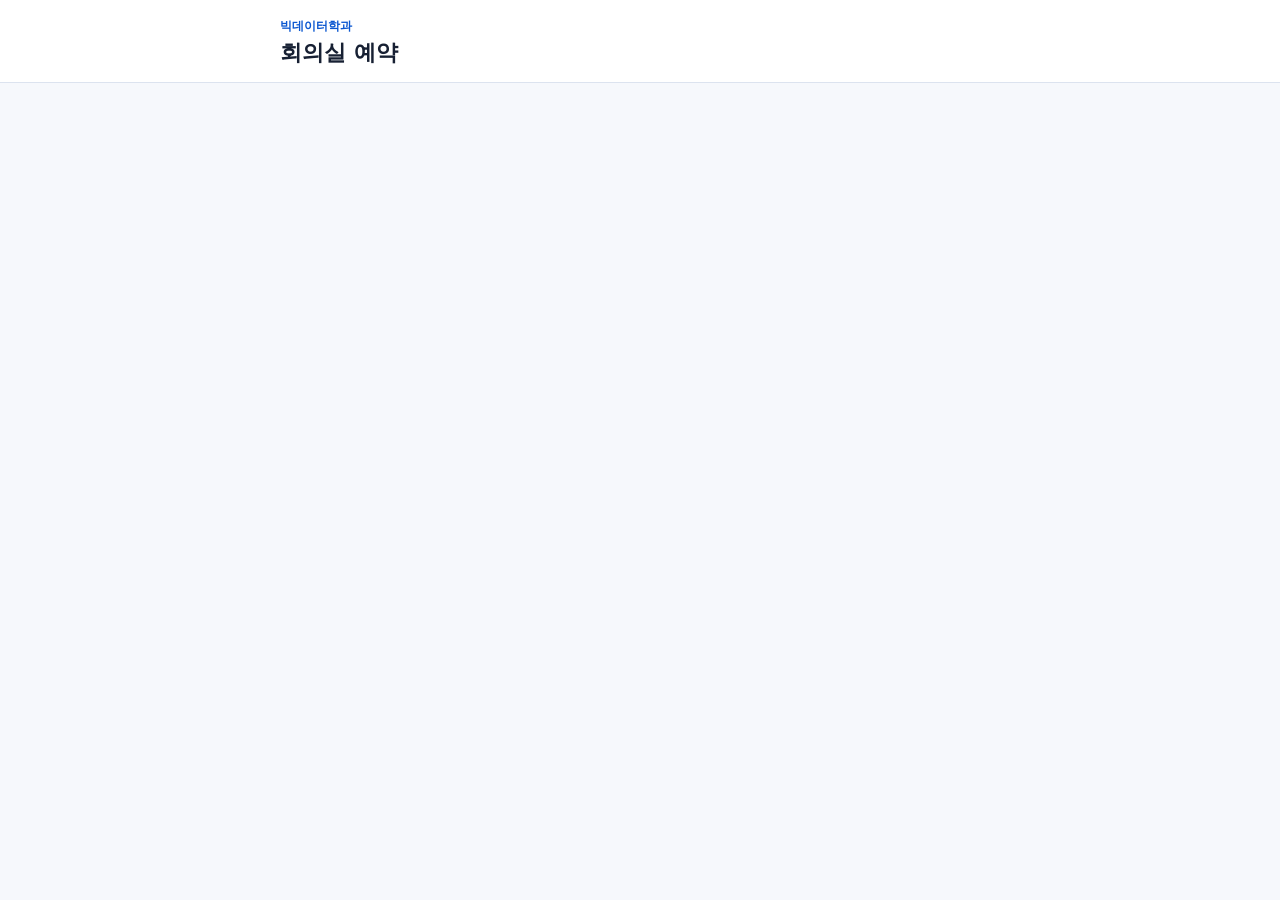
==== index.html @ 7491aed7 "Build GitHub Pages meeting room reservation app" ====
<!doctype html>
<html lang="ko"><head><meta charset="utf-8"><meta name="viewport" content="width=device-width,initial-scale=1,viewport-fit=cover"><meta name="theme-color" content="#0b57d0"><title>회의실 예약</title><link rel="stylesheet" href="css/style.css"></head><body><div id="app"></div><script type="module" src="js/app.js"></script></body></html>
---- css/style.css ----
:root{font-family:system-ui,-apple-system,"Noto Sans KR",sans-serif;color:#172033;background:#f6f8fc;--blue:#0b57d0;--line:#dce3ef;--muted:#6b7280}*{box-sizing:border-box}body{margin:0;background:#f6f8fc}button,input,select,textarea{font:inherit}button{cursor:pointer}.top{background:#fff;border-bottom:1px solid var(--line);position:sticky;top:0;z-index:2}.topin,.main,.navin{max-width:720px;margin:auto}.topin{padding:18px 20px 14px}.eyebrow{font-size:12px;color:var(--blue);font-weight:700}.brand{font-size:22px;font-weight:800;margin-top:3px}.main{padding:18px 16px 100px}.card{background:#fff;border:1px solid var(--line);border-radius:18px;padding:18px;margin-bottom:14px;box-shadow:0 3px 14px #1a4a7a0a}.hero{background:linear-gradient(135deg,#0b57d0,#4e8df7);color:#fff;border:0}.hero h1{margin:0 0 7px;font-size:24px}.hero p{margin:0;opacity:.9}.datebar{display:flex;gap:8px;overflow:auto;margin-bottom:14px}.datebtn,.roombtn{border:1px solid var(--line);background:#fff;border-radius:12px;padding:10px 12px;white-space:nowrap}.datebtn.active,.roombtn.active{background:#e8f0fe;border-color:#8ab4f8;color:var(--blue);font-weight:700}.roomgrid{display:grid;grid-template-columns:repeat(2,1fr);gap:10px}.roomcard{border:1px solid var(--line);border-radius:14px;padding:14px;background:#fff}.roomcard.primary{border:2px solid var(--blue)}.roomtitle{font-size:18px;font-weight:800}.tag{display:inline-block;font-size:12px;background:#eef3fb;color:#52657e;border-radius:999px;padding:4px 8px;margin-top:7px}.schedule{margin-top:12px}.slot{display:flex;gap:10px;border-top:1px solid #edf0f5;padding:11px 0}.slot:first-child{border-top:0}.time{width:92px;color:#596579;font-size:13px}.free{color:#188038;font-weight:700}.busy{color:#b3261e}.field{margin:12px 0}.field label{display:block;font-size:13px;font-weight:700;margin-bottom:6px}.field input,.field select,.field textarea{width:100%;border:1px solid #cbd5e1;border-radius:10px;padding:11px 12px;background:#fff}.field textarea{min-height:70px;resize:vertical}.twocol{display:grid;grid-template-columns:1fr 1fr;gap:10px}.primarybtn{width:100%;border:0;background:var(--blue);color:white;border-radius:12px;padding:13px;font-weight:800}.secondary{border:1px solid var(--line);background:#fff;border-radius:10px;padding:10px 12px}.notice{padding:12px;border-radius:10px;background:#fff8e1;color:#6b4e00;font-size:13px}.nav{position:fixed;bottom:0;left:0;right:0;background:#fff;border-top:1px solid var(--line);padding-bottom:env(safe-area-inset-bottom);z-index:3}.navin{display:grid;grid-template-columns:repeat(3,1fr)}.nav button{border:0;background:transparent;padding:12px 4px;color:#758195}.nav button.active{color:var(--blue);font-weight:800}.empty{color:var(--muted);padding:15px 0;text-align:center}.result{background:#edf7ed;border:1px solid #b7dfb9;border-radius:12px;padding:14px}.danger{color:#b3261e}.small{font-size:13px;color:var(--muted)}@media(min-width:700px){.main{padding-top:26px}.topin{padding-left:0;padding-right:0}}
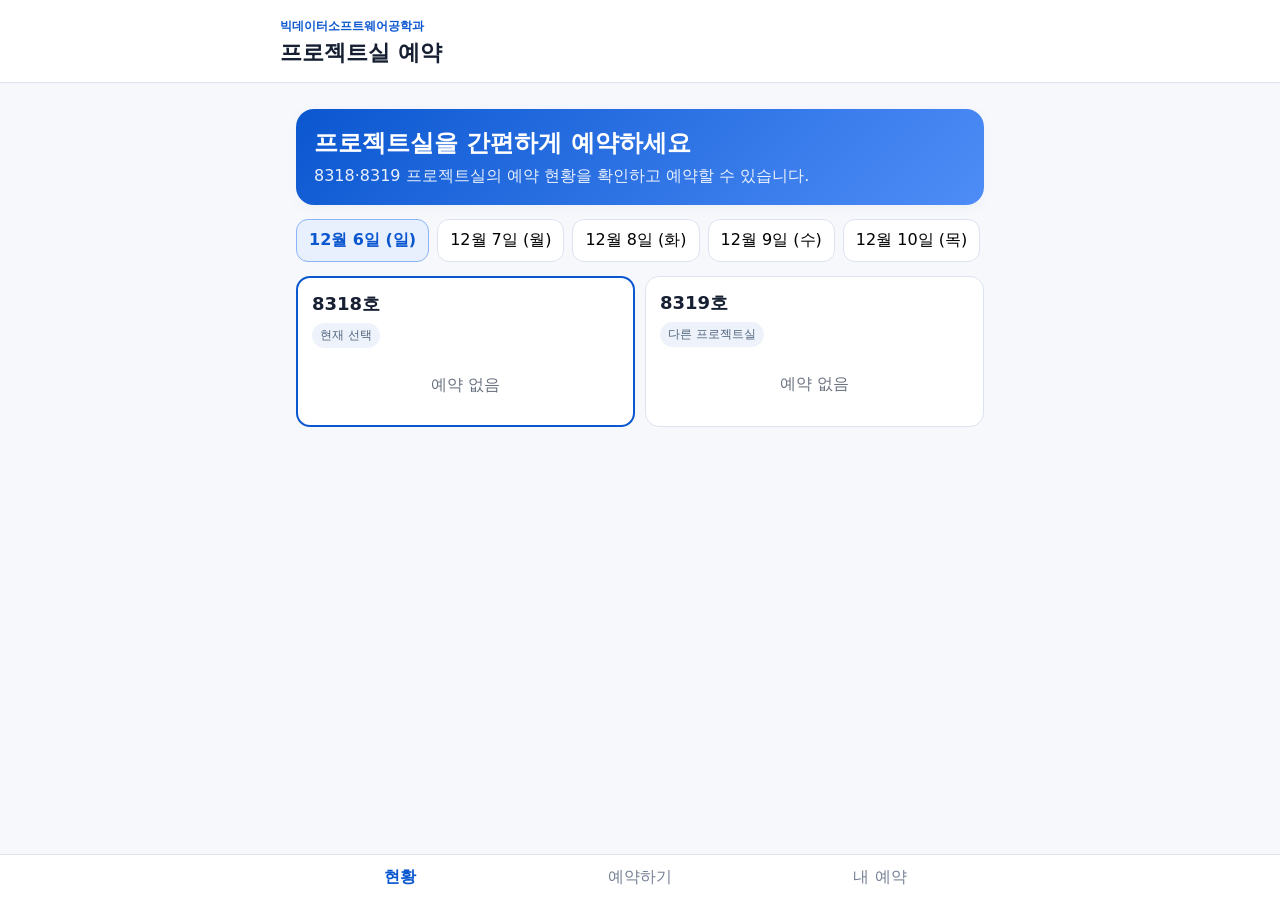
==== commit 738ff403: "Rename meeting rooms to project rooms" ====
--- a/index.html
+++ b/index.html
@@ -1,2 +1,2 @@
 <!doctype html>
-<html lang="ko"><head><meta charset="utf-8"><meta name="viewport" content="width=device-width,initial-scale=1,viewport-fit=cover"><meta name="theme-color" content="#0b57d0"><title>회의실 예약</title><link rel="stylesheet" href="css/style.css"></head><body><div id="app"></div><script type="module" src="js/app.js"></script></body></html>
+<html lang="ko"><head><meta charset="utf-8"><meta name="viewport" content="width=device-width,initial-scale=1,viewport-fit=cover"><meta name="theme-color" content="#0b57d0"><title>프로젝트실 예약</title><link rel="stylesheet" href="css/style.css"></head><body><div id="app"></div><script type="module" src="js/app.js"></script></body></html>
--- a/css/style.css
+++ b/css/style.css
@@ -1 +1,4 @@
 :root{font-family:system-ui,-apple-system,"Noto Sans KR",sans-serif;color:#172033;background:#f6f8fc;--blue:#0b57d0;--line:#dce3ef;--muted:#6b7280}*{box-sizing:border-box}body{margin:0;background:#f6f8fc}button,input,select,textarea{font:inherit}button{cursor:pointer}.top{background:#fff;border-bottom:1px solid var(--line);position:sticky;top:0;z-index:2}.topin,.main,.navin{max-width:720px;margin:auto}.topin{padding:18px 20px 14px}.eyebrow{font-size:12px;color:var(--blue);font-weight:700}.brand{font-size:22px;font-weight:800;margin-top:3px}.main{padding:18px 16px 100px}.card{background:#fff;border:1px solid var(--line);border-radius:18px;padding:18px;margin-bottom:14px;box-shadow:0 3px 14px #1a4a7a0a}.hero{background:linear-gradient(135deg,#0b57d0,#4e8df7);color:#fff;border:0}.hero h1{margin:0 0 7px;font-size:24px}.hero p{margin:0;opacity:.9}.datebar{display:flex;gap:8px;overflow:auto;margin-bottom:14px}.datebtn,.roombtn{border:1px solid var(--line);background:#fff;border-radius:12px;padding:10px 12px;white-space:nowrap}.datebtn.active,.roombtn.active{background:#e8f0fe;border-color:#8ab4f8;color:var(--blue);font-weight:700}.roomgrid{display:grid;grid-template-columns:repeat(2,1fr);gap:10px}.roomcard{border:1px solid var(--line);border-radius:14px;padding:14px;background:#fff}.roomcard.primary{border:2px solid var(--blue)}.roomtitle{font-size:18px;font-weight:800}.tag{display:inline-block;font-size:12px;background:#eef3fb;color:#52657e;border-radius:999px;padding:4px 8px;margin-top:7px}.schedule{margin-top:12px}.slot{display:flex;gap:10px;border-top:1px solid #edf0f5;padding:11px 0}.slot:first-child{border-top:0}.time{width:92px;color:#596579;font-size:13px}.free{color:#188038;font-weight:700}.busy{color:#b3261e}.field{margin:12px 0}.field label{display:block;font-size:13px;font-weight:700;margin-bottom:6px}.field input,.field select,.field textarea{width:100%;border:1px solid #cbd5e1;border-radius:10px;padding:11px 12px;background:#fff}.field textarea{min-height:70px;resize:vertical}.twocol{display:grid;grid-template-columns:1fr 1fr;gap:10px}.primarybtn{width:100%;border:0;background:var(--blue);color:white;border-radius:12px;padding:13px;font-weight:800}.secondary{border:1px solid var(--line);background:#fff;border-radius:10px;padding:10px 12px}.notice{padding:12px;border-radius:10px;background:#fff8e1;color:#6b4e00;font-size:13px}.nav{position:fixed;bottom:0;left:0;right:0;background:#fff;border-top:1px solid var(--line);padding-bottom:env(safe-area-inset-bottom);z-index:3}.navin{display:grid;grid-template-columns:repeat(3,1fr)}.nav button{border:0;background:transparent;padding:12px 4px;color:#758195}.nav button.active{color:var(--blue);font-weight:800}.empty{color:var(--muted);padding:15px 0;text-align:center}.result{background:#edf7ed;border:1px solid #b7dfb9;border-radius:12px;padding:14px}.danger{color:#b3261e}.small{font-size:13px;color:var(--muted)}@media(min-width:700px){.main{padding-top:26px}.topin{padding-left:0;padding-right:0}}
+:root{--room-card-cursor:pointer}
+.roomcard{cursor:var(--room-card-cursor);transition:transform .15s,box-shadow .15s}
+.roomcard:hover,.roomcard:focus-visible{transform:translateY(-2px);box-shadow:0 6px 18px #1a4a7a18;outline:none}
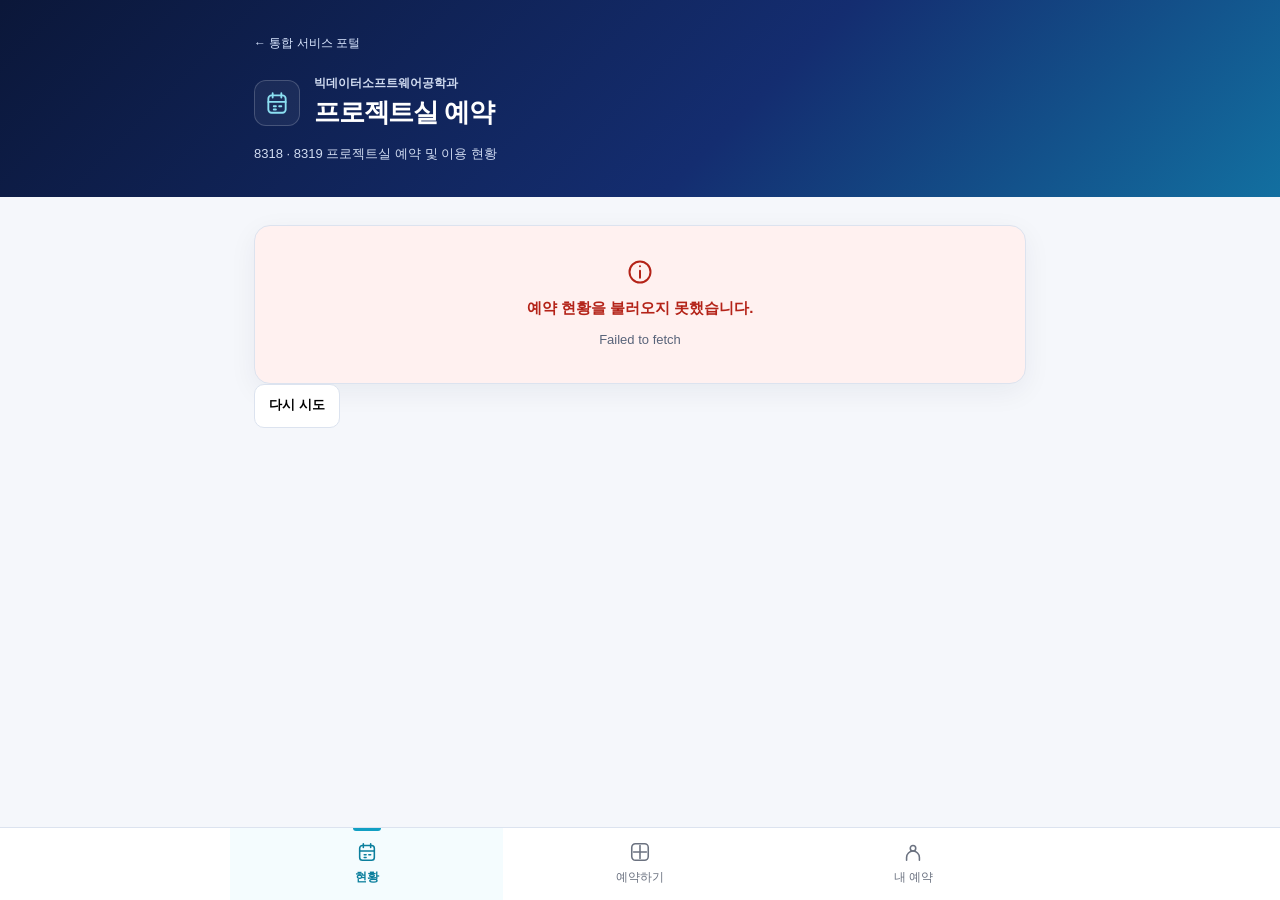
==== commit 26d5daad: "Unify Room design with department portal and Apply" ====
--- a/index.html
+++ b/index.html
@@ -1,2 +1,2 @@
 <!doctype html>
-<html lang="ko"><head><meta charset="utf-8"><meta name="viewport" content="width=device-width,initial-scale=1,viewport-fit=cover"><meta name="theme-color" content="#0b57d0"><title>프로젝트실 예약</title><link rel="stylesheet" href="css/style.css"></head><body><div id="app"></div><script type="module" src="js/app.js"></script></body></html>
+<html lang="ko"><head><meta charset="utf-8"><meta name="viewport" content="width=device-width,initial-scale=1,viewport-fit=cover"><meta name="theme-color" content="#0b1739"><title>프로젝트실 예약</title><link rel="stylesheet" href="css/style.css?v=20261003"></head><body><div id="app"></div><script type="module" src="js/app.js?v=20261003"></script></body></html>
--- a/css/style.css
+++ b/css/style.css
@@ -1,4 +1,150 @@
-:root{font-family:system-ui,-apple-system,"Noto Sans KR",sans-serif;color:#172033;background:#f6f8fc;--blue:#0b57d0;--line:#dce3ef;--muted:#6b7280}*{box-sizing:border-box}body{margin:0;background:#f6f8fc}button,input,select,textarea{font:inherit}button{cursor:pointer}.top{background:#fff;border-bottom:1px solid var(--line);position:sticky;top:0;z-index:2}.topin,.main,.navin{max-width:720px;margin:auto}.topin{padding:18px 20px 14px}.eyebrow{font-size:12px;color:var(--blue);font-weight:700}.brand{font-size:22px;font-weight:800;margin-top:3px}.main{padding:18px 16px 100px}.card{background:#fff;border:1px solid var(--line);border-radius:18px;padding:18px;margin-bottom:14px;box-shadow:0 3px 14px #1a4a7a0a}.hero{background:linear-gradient(135deg,#0b57d0,#4e8df7);color:#fff;border:0}.hero h1{margin:0 0 7px;font-size:24px}.hero p{margin:0;opacity:.9}.datebar{display:flex;gap:8px;overflow:auto;margin-bottom:14px}.datebtn,.roombtn{border:1px solid var(--line);background:#fff;border-radius:12px;padding:10px 12px;white-space:nowrap}.datebtn.active,.roombtn.active{background:#e8f0fe;border-color:#8ab4f8;color:var(--blue);font-weight:700}.roomgrid{display:grid;grid-template-columns:repeat(2,1fr);gap:10px}.roomcard{border:1px solid var(--line);border-radius:14px;padding:14px;background:#fff}.roomcard.primary{border:2px solid var(--blue)}.roomtitle{font-size:18px;font-weight:800}.tag{display:inline-block;font-size:12px;background:#eef3fb;color:#52657e;border-radius:999px;padding:4px 8px;margin-top:7px}.schedule{margin-top:12px}.slot{display:flex;gap:10px;border-top:1px solid #edf0f5;padding:11px 0}.slot:first-child{border-top:0}.time{width:92px;color:#596579;font-size:13px}.free{color:#188038;font-weight:700}.busy{color:#b3261e}.field{margin:12px 0}.field label{display:block;font-size:13px;font-weight:700;margin-bottom:6px}.field input,.field select,.field textarea{width:100%;border:1px solid #cbd5e1;border-radius:10px;padding:11px 12px;background:#fff}.field textarea{min-height:70px;resize:vertical}.twocol{display:grid;grid-template-columns:1fr 1fr;gap:10px}.primarybtn{width:100%;border:0;background:var(--blue);color:white;border-radius:12px;padding:13px;font-weight:800}.secondary{border:1px solid var(--line);background:#fff;border-radius:10px;padding:10px 12px}.notice{padding:12px;border-radius:10px;background:#fff8e1;color:#6b4e00;font-size:13px}.nav{position:fixed;bottom:0;left:0;right:0;background:#fff;border-top:1px solid var(--line);padding-bottom:env(safe-area-inset-bottom);z-index:3}.navin{display:grid;grid-template-columns:repeat(3,1fr)}.nav button{border:0;background:transparent;padding:12px 4px;color:#758195}.nav button.active{color:var(--blue);font-weight:800}.empty{color:var(--muted);padding:15px 0;text-align:center}.result{background:#edf7ed;border:1px solid #b7dfb9;border-radius:12px;padding:14px}.danger{color:#b3261e}.small{font-size:13px;color:var(--muted)}@media(min-width:700px){.main{padding-top:26px}.topin{padding-left:0;padding-right:0}}
-:root{--room-card-cursor:pointer}
-.roomcard{cursor:var(--room-card-cursor);transition:transform .15s,box-shadow .15s}
-.roomcard:hover,.roomcard:focus-visible{transform:translateY(-2px);box-shadow:0 6px 18px #1a4a7a18;outline:none}
+/* 1. Design Tokens */
+:root {
+  --color-primary: #142d70;
+  --color-primary-dark: #0b1739;
+  --color-room: #119fc3;
+  --color-room-dark: #0b7f9d;
+  --color-room-soft: #e9f8fb;
+  --color-accent: #1ba7d4;
+  --color-background: #f5f7fb;
+  --color-surface: #fff;
+  --color-border: #dce3ef;
+  --color-text: #111c35;
+  --color-text-secondary: #59647a;
+  --color-text-muted: #6b7280;
+  --color-success: #157347;
+  --color-success-soft: #edf8f2;
+  --color-danger: #b42318;
+  --color-danger-soft: #fff1f0;
+  --color-warning: #946200;
+  --color-warning-soft: #fff8e6;
+  --shadow: 0 8px 28px rgba(16,42,67,.06);
+  font-family: Pretendard, 'Noto Sans KR', -apple-system, BlinkMacSystemFont, 'Segoe UI', sans-serif;
+  color: var(--color-text);
+  background: var(--color-background);
+}
+/* 2. Reset */
+* { box-sizing: border-box; }
+body { margin: 0; font-size: 15px; line-height: 1.6; }
+button, input, select, textarea { font: inherit; }
+button, a { -webkit-tap-highlight-color: transparent; }
+button { cursor: pointer; }
+h1, h2, p { margin: 0; }
+h2 { font-size: 20px; line-height: 1.4; letter-spacing: -.04em; }
+svg { width: 22px; height: 22px; flex-shrink: 0; }
+/* 3. Layout */
+.topin, .main, .navin { max-width: 820px; margin: auto; }
+.main { padding: 22px 16px calc(108px + env(safe-area-inset-bottom)); }
+.card, .roomcard, .state-card { background: var(--color-surface); border: 1px solid var(--color-border); border-radius: 16px; box-shadow: var(--shadow); }
+.card { padding: 22px; margin-bottom: 18px; }
+.card > h2 { margin-bottom: 6px; }
+.section-heading { display: flex; justify-content: space-between; align-items: center; gap: 12px; margin: 24px 0 14px; }
+/* 4. Header */
+.top { background: linear-gradient(135deg,#0b1739 0%,#142d70 58%,#119fc3 130%); color: #fff; }
+.topin { padding: 18px 18px 28px; }
+.portal-link { display: inline-flex; align-items: center; min-height: 44px; color: #dae7ff; text-decoration: none; font-size: 12px; margin-bottom: 8px; }
+.portal-link:hover { color: #fff; }
+.brand-row { display: flex; gap: 14px; align-items: center; }
+.brand-icon { display: grid; place-items: center; width: 46px; height: 46px; border: 1px solid #ffffff30; border-radius: 12px; background: #ffffff0d; color: #8ce0f2; }
+.brand-icon svg { width: 26px; height: 26px; }
+.eyebrow { font-size: 12px; font-weight: 700; color: #d1dcf1; }
+.brand { font-size: 26px; font-weight: 800; letter-spacing: -.045em; line-height: 1.5; }
+.header-description { font-size: 13px; color: #d1dcf1; margin-top: 12px; }
+/* 5. Hero */
+.hero { background: #fff; border-left: 3px solid var(--color-room); padding: 20px; }
+.section-eyebrow { color: var(--color-room-dark); font-size: 11px; font-weight: 800; letter-spacing: .13em; margin-bottom: 7px; }
+.hero h2 { font-size: 21px; }
+.hero p { font-size: 14px; color: var(--color-text-secondary); margin-top: 8px; }
+.badges { display: flex; flex-wrap: wrap; gap: 7px; margin-top: 14px; }
+.badges span { font-size: 11px; font-weight: 700; background: var(--color-background); color: var(--color-text-secondary); border-radius: 6px; padding: 4px 8px; }
+/* 6. Date Selector */
+.datebar { display: flex; gap: 8px; overflow-x: auto; scrollbar-width: none; margin-bottom: 16px; padding: 3px 2px 6px; }
+.datebar::-webkit-scrollbar { display: none; }
+.datebtn, .roombtn { min-height: 48px; flex-shrink: 0; border: 1px solid var(--color-border); background: #fff; color: var(--color-text-secondary); border-radius: 11px; padding: 10px 14px; white-space: nowrap; font-size: 14px; }
+.datebtn.active, .roombtn.active { background: var(--color-room-soft); border-color: var(--color-room); color: var(--color-room-dark); font-weight: 800; box-shadow: inset 0 0 0 1px var(--color-room); }
+.datebtn small { display: block; font-size: 10px; }
+/* 7. Room Cards */
+.roomgrid { display: grid; grid-template-columns: minmax(0,1fr); gap: 14px; }
+.roomcard { width: 100%; text-align: left; padding: 20px; color: var(--color-text); min-width: 0; transition: border-color .15s, box-shadow .15s; }
+.roomcard.primary { border-color: var(--color-room); background: linear-gradient(#f4fcfe,#fff 100px); }
+.roomcard:hover { border-color: var(--color-room); box-shadow: 0 8px 28px #119fc319; }
+.roomtitle { display: flex; align-items: center; gap: 12px; font-size: 26px; font-weight: 800; line-height: 1.2; }
+.roomtitle svg { color: var(--color-room-dark); width: 26px; height: 26px; }
+.roomtitle small { display: block; font-size: 12px; font-weight: 600; color: var(--color-text-secondary); margin-top: 5px; }
+.tag { display: inline-block; font-size: 11px; font-weight: 700; background: var(--color-background); color: var(--color-text-secondary); border-radius: 6px; padding: 4px 8px; margin-top: 12px; }
+.primary .tag { background: var(--color-room-soft); color: var(--color-room-dark); }
+/* 8. Schedule */
+.schedule { margin-top: 16px; }
+.slot { display: grid; grid-template-columns: 108px minmax(0,1fr); align-items: start; gap: 12px; border-top: 1px solid var(--color-border); padding: 14px 0; }
+.time { font-size: 13px; color: var(--color-text-secondary); white-space: nowrap; font-variant-numeric: tabular-nums; }
+.reservation-name { font-size: 15px; font-weight: 750; overflow-wrap: anywhere; }
+.purpose { display: block; font-size: 12px; font-weight: 400; color: var(--color-text-secondary); margin-top: 3px; overflow-wrap: anywhere; }
+.free { color: var(--color-success); }
+.busy { color: var(--color-text-secondary); }
+/* 9. Forms */
+.field { margin: 18px 0; min-width: 0; }
+.field label { display: block; font-size: 13px; font-weight: 750; margin-bottom: 7px; }
+.field input, .field select, .field textarea { display: block; width: 100%; min-width: 0; min-height: 52px; border: 1px solid var(--color-border); border-radius: 10px; padding: 12px; background: #fff; color: var(--color-text); font-size: 16px; }
+.field textarea { min-height: 92px; resize: vertical; }
+.field input::placeholder, .field textarea::placeholder { color: var(--color-text-muted); }
+.field .datebar { margin: 0; }
+.roombtn { flex: 1; }
+.twocol { display: grid; grid-template-columns: minmax(0,1fr); gap: 0; }
+label.small { display: flex; align-items: center; gap: 9px; min-height: 44px; }
+input[type=checkbox] { width: 20px; height: 20px; accent-color: var(--color-primary); }
+form > p { margin-top: 16px; }
+/* 10. Buttons */
+.primarybtn { width: 100%; min-height: 52px; border: 0; background: var(--color-primary); color: #fff; border-radius: 10px; padding: 12px 16px; font-weight: 750; }
+.primarybtn:hover { background: var(--color-primary-dark); }
+button:disabled { opacity: .55; cursor: wait; }
+.secondary { min-height: 44px; border: 1px solid var(--color-border); background: #fff; border-radius: 10px; padding: 10px 14px; font-size: 13px; font-weight: 700; }
+.secondary.danger { color: var(--color-danger); border-color: #e8b9b5; }
+.secondary.danger:hover { background: var(--color-danger-soft); }
+/* 11. States */
+.state-card { text-align: center; padding: 32px 20px; display: grid; justify-items: center; gap: 10px; }
+.state-card svg { color: var(--color-room-dark); width: 28px; height: 28px; }
+.state-card p { font-size: 13px; color: var(--color-text-secondary); }
+.state-card.error { background: var(--color-danger-soft); color: var(--color-danger); }
+.state-card.error svg { color: var(--color-danger); }
+.empty { text-align: center; padding: 24px 0; color: var(--color-text-secondary); }
+.empty strong, .empty span { display: block; font-size: 13px; }
+.empty span { font-size: 12px; margin-top: 4px; }
+.spinner { width: 26px; height: 26px; border: 3px solid var(--color-border); border-top-color: var(--color-room-dark); border-radius: 50%; animation: spin .8s linear infinite; }
+@keyframes spin { to { transform: rotate(360deg); } }
+.result { background: var(--color-success-soft); border: 1px solid #b7dfc7; border-radius: 12px; padding: 18px; color: var(--color-success); }
+.result p { margin-top: 8px; overflow-wrap: anywhere; }
+.danger { color: var(--color-danger); }
+.small { font-size: 13px; color: var(--color-text-secondary); }
+#bookResult, #mineResult { margin-top: 18px; }
+#mineResult .card { box-shadow: none; padding: 18px; }
+#mineResult p { margin: 10px 0; overflow-wrap: anywhere; }
+/* 12. Notices */
+.notice { display: flex; gap: 12px; background: #edf2fa; border-radius: 12px; padding: 16px; margin-top: 18px; color: var(--color-primary); }
+.notice strong { font-size: 13px; }
+.notice p { font-size: 12px; color: var(--color-text-secondary); margin-top: 4px; }
+/* 13. Bottom Navigation */
+.nav { position: fixed; bottom: 0; left: 0; right: 0; background: #fff; border-top: 1px solid var(--color-border); padding-bottom: env(safe-area-inset-bottom); z-index: 3; }
+.navin { display: grid; grid-template-columns: repeat(3,minmax(0,1fr)); }
+.nav button { position: relative; display: flex; flex-direction: column; align-items: center; justify-content: center; gap: 5px; min-height: 72px; border: 0; background: transparent; color: var(--color-text-muted); padding: 10px 4px; font-size: 12px; }
+.nav button.active { color: var(--color-room-dark); font-weight: 800; background: #f4fcfe; }
+.nav button.active::before { content: ''; position: absolute; top: 0; width: 28px; height: 3px; background: var(--color-room); border-radius: 0 0 3px 3px; }
+/* 14. Responsive */
+@media (min-width: 700px) {
+  .topin { padding: 22px 24px 32px; }
+  .main { padding: 28px 24px 110px; }
+  .roomgrid, .twocol { grid-template-columns: repeat(2,minmax(0,1fr)); }
+  .twocol { gap: 16px; }
+  .card { padding: 28px; }
+}
+@media (max-width: 359px) {
+  .main { padding-left: 16px; padding-right: 16px; }
+  .card, .roomcard { padding: 16px; }
+  .slot { grid-template-columns: 1fr; gap: 5px; }
+  .brand { font-size: 23px; }
+  .hero h2 { font-size: 19px; }
+}
+/* 15. Accessibility */
+:focus-visible { outline: 3px solid var(--color-room-dark); outline-offset: 3px; }
+.skip-link { position: absolute; top: -60px; left: 16px; background: #fff; color: var(--color-primary); padding: 10px 16px; z-index: 5; }
+.skip-link:focus { top: 8px; }
+@media (prefers-reduced-motion: reduce) { *, *::before, *::after { animation: none !important; transition: none !important; scroll-behavior: auto !important; } }
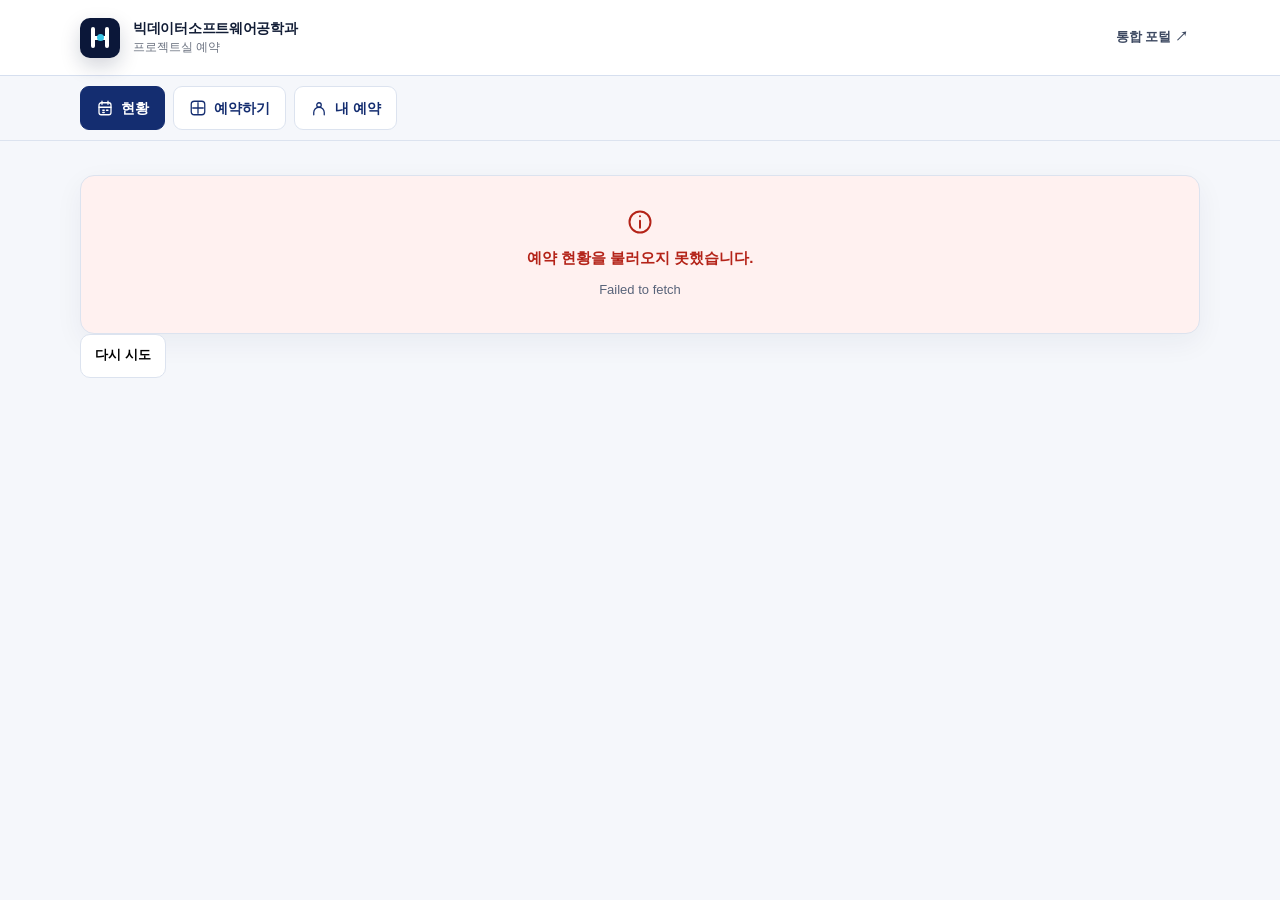
==== commit 4bf29c3a: "Load portal-aligned room design" ====
--- a/index.html
+++ b/index.html
@@ -1,2 +1,3 @@
 <!doctype html>
-<html lang="ko"><head><meta charset="utf-8"><meta name="viewport" content="width=device-width,initial-scale=1,viewport-fit=cover"><meta name="theme-color" content="#0b1739"><title>프로젝트실 예약</title><link rel="stylesheet" href="css/style.css?v=20261003"></head><body><div id="app"></div><script type="module" src="js/app.js?v=20261003"></script></body></html>
+<html lang="ko"><head><meta charset="utf-8"><meta name="viewport" content="width=device-width,initial-scale=1,viewport-fit=cover">
+  <meta name="robots" content="noindex, nofollow, noarchive"><meta name="theme-color" content="#0b1739"><title>프로젝트실 예약</title><link rel="stylesheet" href="css/style.css?v=20261005-portal"></head><body><div id="app"></div><script type="module" src="js/app.js?v=20261005-portal"></script></body></html>
--- a/css/style.css
+++ b/css/style.css
@@ -148,3 +148,189 @@
 .skip-link { position: absolute; top: -60px; left: 16px; background: #fff; color: var(--color-primary); padding: 10px 16px; z-index: 5; }
 .skip-link:focus { top: 8px; }
 @media (prefers-reduced-motion: reduce) { *, *::before, *::after { animation: none !important; transition: none !important; scroll-behavior: auto !important; } }
+
+
+/* 2026-10-05 Portal-aligned standalone service shell */
+:root{
+  --color-primary:#142d70;
+  --color-primary-dark:#0b1739;
+  --color-room:#119fc3;
+  --color-room-dark:#0b7f9d;
+  --color-room-soft:#edf9fc;
+  --color-background:#f5f7fb;
+  --color-border:#dce3ef;
+  --color-text:#111c35;
+  --color-text-secondary:#59647a;
+  --shadow:0 9px 28px rgba(17,36,77,.055);
+}
+body{background:var(--color-background);color:var(--color-text)}
+.top{
+  position:sticky;
+  top:0;
+  z-index:100;
+  height:76px;
+  color:var(--color-text);
+  background:rgba(255,255,255,.94);
+  border-bottom:1px solid rgba(210,220,238,.9);
+  backdrop-filter:blur(16px);
+}
+.topin{
+  display:flex;
+  align-items:center;
+  justify-content:space-between;
+  gap:24px;
+  width:min(calc(100% - 40px),1120px);
+  max-width:none;
+  height:100%;
+  padding:0;
+}
+.service-brand{display:flex;align-items:center;gap:13px;min-width:0;color:inherit;text-decoration:none}
+.portal-mark{
+  position:relative;
+  width:40px;
+  height:40px;
+  flex:0 0 40px;
+  border-radius:10px;
+  background:var(--color-primary-dark);
+  box-shadow:0 8px 20px rgba(11,23,57,.18);
+}
+.portal-mark::before,.portal-mark::after{content:"";position:absolute;background:#fff;border-radius:2px}
+.portal-mark::before{width:4px;height:21px;left:11px;top:9px;box-shadow:14px 0 #fff}
+.portal-mark::after{width:18px;height:4px;left:11px;top:18px}
+.portal-mark span{position:absolute;z-index:2;width:7px;height:7px;left:17px;top:16px;border-radius:50%;background:#39c6e8}
+.service-brand-copy{display:grid;line-height:1.25}
+.service-brand-copy strong{font-size:14px;letter-spacing:-.02em}
+.service-brand-copy small{margin-top:3px;color:var(--color-text-muted);font-size:12px}
+.top-actions{display:flex;align-items:center;gap:10px}
+.portal-link{
+  display:inline-flex;
+  align-items:center;
+  min-height:44px;
+  margin:0;
+  padding:8px 12px;
+  border-radius:9px;
+  color:#3d4961;
+  text-decoration:none;
+  font-size:13px;
+  font-weight:700;
+}
+.portal-link:hover{color:var(--color-primary);background:#f1f5fb}
+.main{
+  width:min(calc(100% - 40px),1120px);
+  max-width:none;
+  padding:34px 0 72px;
+}
+.nav{
+  position:sticky;
+  top:76px;
+  z-index:80;
+  border-top:0;
+  border-bottom:1px solid var(--color-border);
+  background:rgba(245,247,251,.96);
+  padding:10px 0;
+  backdrop-filter:blur(12px);
+}
+.navin{
+  width:min(calc(100% - 40px),1120px);
+  max-width:none;
+  display:flex;
+  gap:8px;
+}
+.nav button{
+  flex:0 0 auto;
+  min-height:44px;
+  padding:9px 15px;
+  flex-direction:row;
+  gap:7px;
+  border:1px solid var(--color-border);
+  border-radius:9px;
+  background:#fff;
+  color:var(--color-primary);
+  font-size:14px;
+  font-weight:700;
+}
+.nav button svg{width:18px;height:18px}
+.nav button.active{
+  color:#fff;
+  border-color:var(--color-primary);
+  background:var(--color-primary);
+}
+.nav button.active::before{display:none}
+.card,.roomcard,.state-card{
+  border-radius:14px;
+  box-shadow:var(--shadow);
+}
+.hero{
+  padding:28px 30px;
+  border-left:0;
+  border:1px solid var(--color-border);
+  background:linear-gradient(135deg,#fff,#f7fbff);
+}
+.section-eyebrow{color:var(--color-primary);font-size:12px}
+.hero h2{font-size:28px;letter-spacing:-.04em}
+.hero p{max-width:680px;font-size:15px;line-height:1.75}
+.badges span{border:1px solid #d7e0ed;background:#f8fafe;color:#516077}
+.section-heading{margin-top:30px}
+.roomgrid{grid-template-columns:repeat(2,minmax(0,1fr));gap:16px}
+.roomcard{padding:24px}
+.roomcard.primary{border-color:#94cfe0;background:linear-gradient(145deg,#f4fcfe,#fff 58%)}
+.primarybtn{background:var(--color-primary-dark);box-shadow:0 10px 22px rgba(11,23,57,.16)}
+.primarybtn:hover{background:var(--color-primary)}
+.notice{border:1px solid #d8e3f3;background:#f3f7fd}
+.field input:focus,.field select:focus,.field textarea:focus{
+  border-color:var(--color-primary);
+  outline:3px solid rgba(20,45,112,.1);
+  outline-offset:0;
+}
+
+@media(max-width:899px){
+  .top{height:64px}
+  .topin{width:calc(100% - 24px)}
+  .service-brand-copy strong{font-size:13px}
+  .service-brand-copy small{font-size:11px}
+  .portal-link{padding:7px 8px;font-size:12px}
+  .main{
+    width:min(calc(100% - 24px),820px);
+    padding:22px 0 calc(104px + env(safe-area-inset-bottom));
+  }
+  .nav{
+    position:fixed;
+    top:auto;
+    right:0;
+    bottom:0;
+    left:0;
+    z-index:110;
+    padding:0 0 env(safe-area-inset-bottom);
+    border-top:1px solid var(--color-border);
+    border-bottom:0;
+    background:rgba(255,255,255,.97);
+  }
+  .navin{
+    width:100%;
+    max-width:820px;
+    display:grid;
+    grid-template-columns:repeat(3,minmax(0,1fr));
+    gap:0;
+  }
+  .nav button{
+    min-height:68px;
+    padding:8px 4px;
+    flex-direction:column;
+    gap:4px;
+    border:0;
+    border-radius:0;
+    background:transparent;
+    color:var(--color-text-muted);
+    font-size:12px;
+  }
+  .nav button.active{color:var(--color-primary);background:#f1f5fb}
+  .hero{padding:22px}
+  .hero h2{font-size:23px}
+  .roomgrid{grid-template-columns:1fr}
+}
+@media(max-width:420px){
+  .service-brand-copy strong{max-width:170px;white-space:nowrap;overflow:hidden;text-overflow:ellipsis}
+  .top-actions .portal-link{font-size:0}
+  .top-actions .portal-link::after{content:"포털 ↗";font-size:12px}
+  .hero h2{font-size:21px}
+}
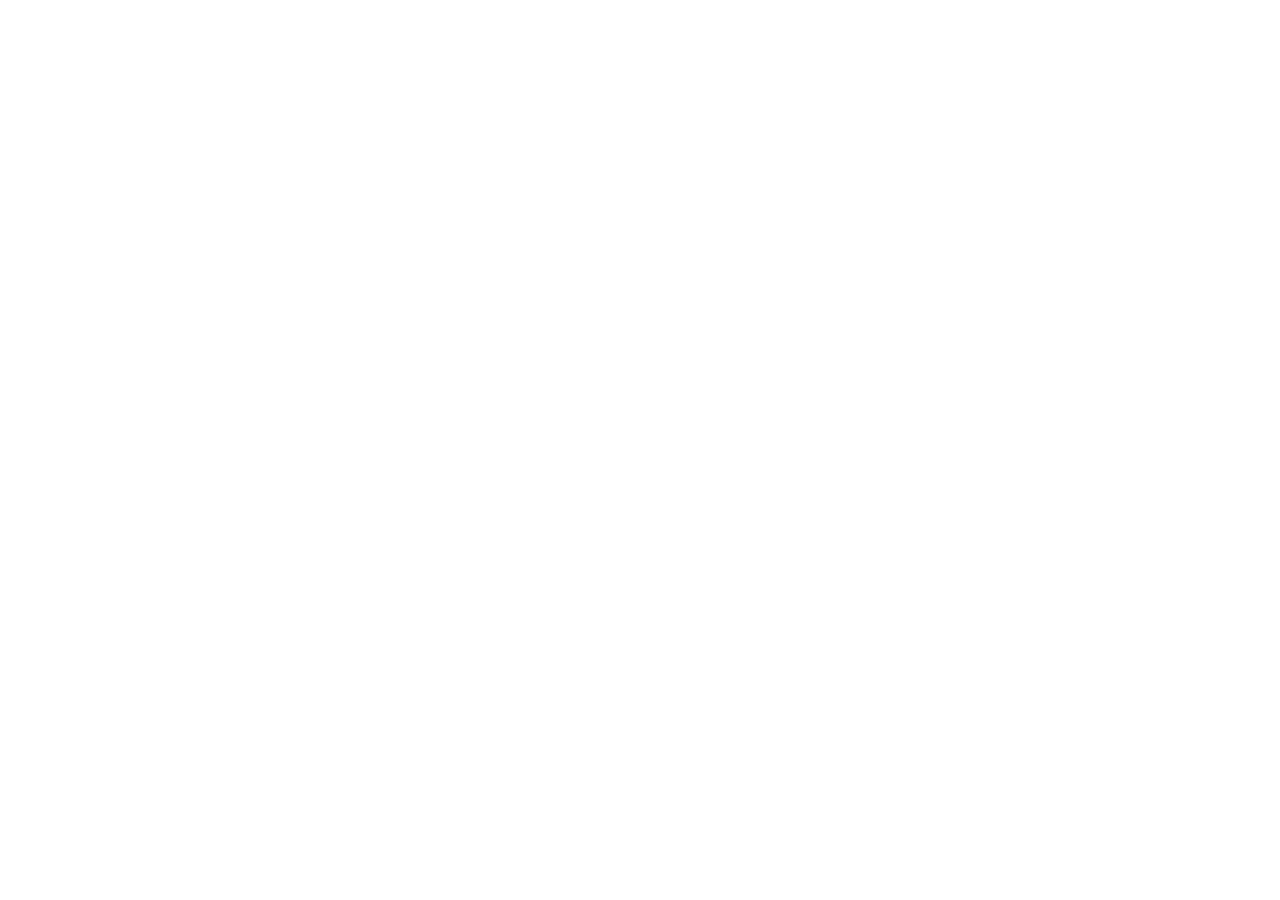
==== commit 3157a5f2: "Redirect existing 8318 and 8319 QR codes to authenticated portal room booking" ====
--- a/index.html
+++ b/index.html
@@ -1,3 +1,29 @@
 <!doctype html>
-<html lang="ko"><head><meta charset="utf-8"><meta name="viewport" content="width=device-width,initial-scale=1,viewport-fit=cover">
-  <meta name="robots" content="noindex, nofollow, noarchive"><meta name="theme-color" content="#0b1739"><title>프로젝트실 예약</title><link rel="stylesheet" href="css/style.css?v=20261005-portal"></head><body><div id="app"></div><script type="module" src="js/app.js?v=20261005-portal"></script></body></html>
+<html lang="ko">
+<head>
+<meta charset="utf-8">
+<meta name="viewport" content="width=device-width,initial-scale=1,viewport-fit=cover">
+<meta name="robots" content="noindex,nofollow">
+<meta name="theme-color" content="#0b1739">
+<meta http-equiv="refresh" content="1;url=https://portal.k-bigdata.kr/room.html">
+<title>프로젝트실 예약 · 통합 포털로 이동</title>
+<style>
+body{box-sizing:border-box;min-height:100vh;margin:0;padding:24px;display:grid;place-items:center;background:#f4f7fc;color:#243c58;font:16px/1.8 system-ui,-apple-system,'Segoe UI',sans-serif}
+main{max-width:550px;width:100%;box-sizing:border-box;text-align:center;border:1px solid #dce5ee;background:#fff;padding:35px 27px;border-radius:15px}
+h1{font-size:clamp(1.4rem,4.5vw,1.8rem);color:#163b62;margin-top:0}
+a{color:#174b88;font-weight:750}
+</style>
+<script>
+(()=>{'use strict';
+ const next=new URL('https://portal.k-bigdata.kr/room.html');
+ const room=new URL(location.href).searchParams.get('room');
+ if(room==='8318'||room==='8319')next.searchParams.set('room',room);
+ location.replace(next.href);
+})();
+</script>
+</head>
+<body><main>
+<h1>프로젝트실 예약이 통합 포털로 이전되었습니다</h1>
+<p>8318호·8319호 예약은 포털 로그인 후 이용할 수 있습니다.</p>
+<p><a href="https://portal.k-bigdata.kr/room.html">통합 포털의 프로젝트실 예약으로 이동</a></p>
+</main></body></html>
